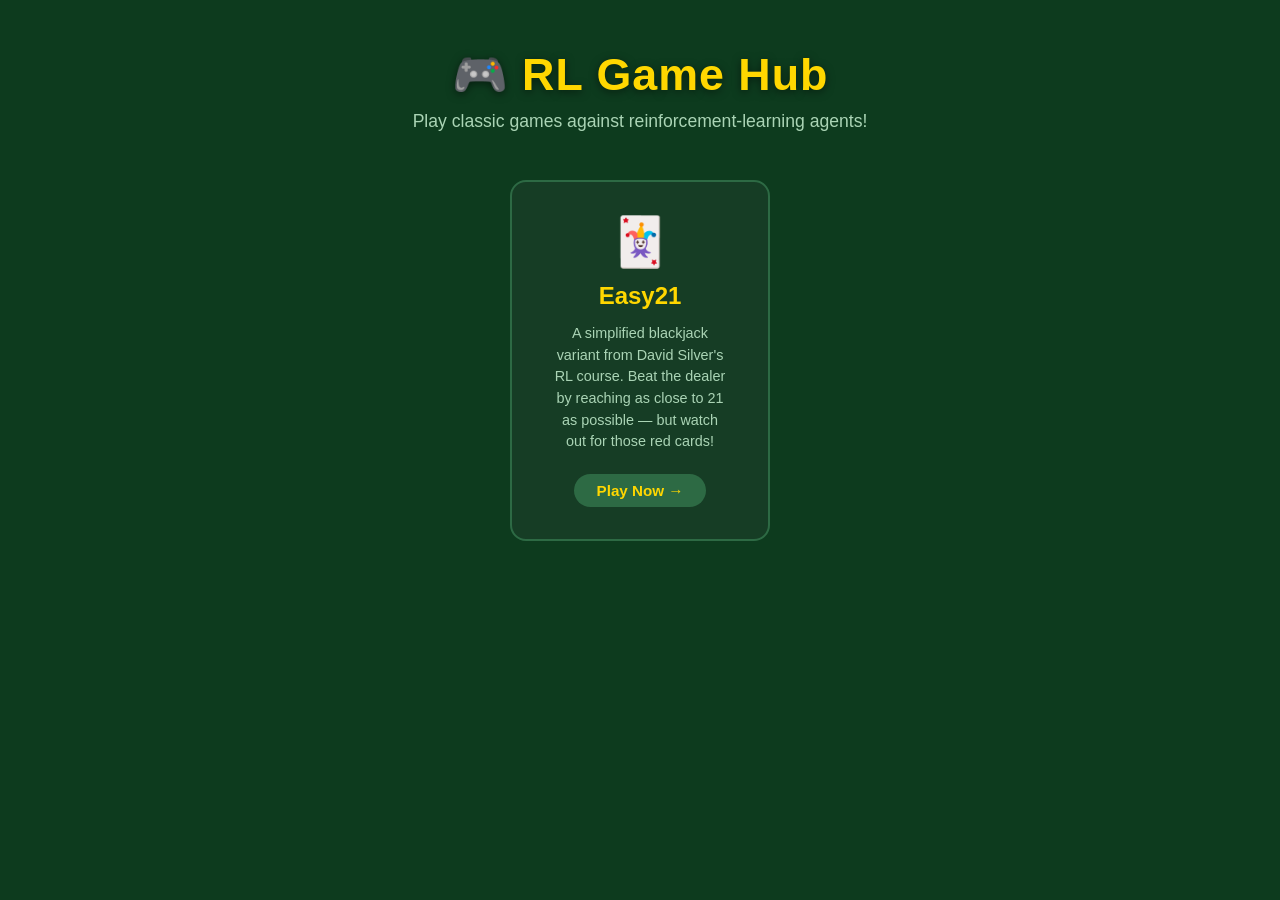
==== templates/index.html @ 9fa16752 "Add web UI for human agents to play Easy21 Co-authored-by: romaad <9720748+romaad@users.noreply.gith" ====
<!DOCTYPE html>
<html lang="en">
<head>
  <meta charset="UTF-8" />
  <meta name="viewport" content="width=device-width, initial-scale=1.0" />
  <title>RL Game Hub</title>
  <link rel="stylesheet" href="/static/css/style.css" />
</head>
<body>
  <header class="landing-header">
    <h1>🎮 RL Game Hub</h1>
    <p>Play classic games against reinforcement-learning agents!</p>
  </header>

  <div class="game-grid">
    <a href="/easy21" class="game-card">
      <div class="game-card-icon">🃏</div>
      <h2>Easy21</h2>
      <p>
        A simplified blackjack variant from David Silver's RL course.
        Beat the dealer by reaching as close to 21 as possible —
        but watch out for those red cards!
      </p>
      <span class="play-btn">Play Now →</span>
    </a>
  </div>
</body>
</html>
---- static/css/style.css ----
/* ============================================================
   RL Game Hub – shared styles
   ============================================================ */

/* ----- Reset & base ---------------------------------------- */
*, *::before, *::after {
  box-sizing: border-box;
  margin: 0;
  padding: 0;
}

body {
  font-family: 'Segoe UI', Tahoma, Geneva, Verdana, sans-serif;
  background: #0d3b1e;
  color: #f0f0f0;
  min-height: 100vh;
}

a {
  color: #81c995;
  text-decoration: none;
}

a:hover {
  text-decoration: underline;
}

/* ----- Layout helpers --------------------------------------- */
.container {
  max-width: 960px;
  margin: 0 auto;
  padding: 2rem 1rem;
}

/* ============================================================
   Landing page
   ============================================================ */
.landing-header {
  text-align: center;
  padding: 3rem 1rem 2rem;
}

.landing-header h1 {
  font-size: 2.8rem;
  letter-spacing: 1px;
  color: #ffd700;
  text-shadow: 0 2px 8px rgba(0,0,0,.5);
}

.landing-header p {
  margin-top: .6rem;
  font-size: 1.1rem;
  color: #aad4b5;
}

.game-grid {
  display: flex;
  flex-wrap: wrap;
  gap: 1.5rem;
  justify-content: center;
  padding: 1rem;
}

.game-card {
  background: #163d25;
  border: 2px solid #2d6a44;
  border-radius: 16px;
  padding: 2rem 2.5rem;
  width: 260px;
  text-align: center;
  cursor: pointer;
  transition: transform .2s, box-shadow .2s;
  display: flex;
  flex-direction: column;
  align-items: center;
  gap: .8rem;
  color: #f0f0f0;
}

.game-card:hover {
  transform: translateY(-4px);
  box-shadow: 0 8px 24px rgba(0,0,0,.5);
  text-decoration: none;
}

.game-card-icon {
  font-size: 3rem;
}

.game-card h2 {
  font-size: 1.5rem;
  color: #ffd700;
}

.game-card p {
  font-size: .9rem;
  color: #aad4b5;
  line-height: 1.5;
}

.play-btn {
  display: inline-block;
  margin-top: .5rem;
  padding: .5rem 1.4rem;
  background: #2d6a44;
  border-radius: 20px;
  font-weight: 600;
  font-size: .95rem;
  color: #ffd700;
  transition: background .2s;
}

.game-card:hover .play-btn {
  background: #3a8a5a;
}

/* ============================================================
   Easy21 game page
   ============================================================ */
.game-body {
  display: flex;
  flex-direction: column;
  min-height: 100vh;
  background: radial-gradient(ellipse at center, #1a5c30 0%, #0a2d18 100%);
}

/* --- Header --- */
.game-header {
  display: flex;
  align-items: center;
  justify-content: space-between;
  padding: .8rem 1.5rem;
  background: rgba(0,0,0,.35);
  backdrop-filter: blur(4px);
  flex-shrink: 0;
}

.game-header h1 {
  font-size: 1.5rem;
  color: #ffd700;
  letter-spacing: 1px;
}

.back-link {
  font-size: .95rem;
  color: #81c995;
  white-space: nowrap;
}

.score-bar {
  display: flex;
  align-items: center;
  gap: .8rem;
  font-size: .9rem;
}

.score-pill {
  padding: .25rem .7rem;
  border-radius: 12px;
  font-weight: 700;
  font-size: .85rem;
}

.score-pill.win  { background: #1b5e20; color: #a5d6a7; }
.score-pill.lose { background: #b71c1c; color: #ffcdd2; }
.score-pill.draw { background: #37474f; color: #cfd8dc; }

/* --- Table --- */
.game-table {
  flex: 1;
  display: flex;
  flex-direction: column;
  align-items: center;
  justify-content: center;
  padding: 1.5rem 1rem;
  gap: 1.2rem;
  position: relative;
}

/* --- Player sections (Dealer / You) --- */
.player-section {
  width: 100%;
  max-width: 480px;
  background: rgba(0,0,0,.25);
  border-radius: 16px;
  padding: 1.2rem 1.5rem;
  text-align: center;
}

.player-section h2 {
  font-size: 1rem;
  text-transform: uppercase;
  letter-spacing: 2px;
  color: #81c995;
  margin-bottom: .8rem;
}

.cards-row {
  display: flex;
  align-items: center;
  justify-content: center;
  gap: .6rem;
  min-height: 90px;
}

/* playing card */
.card {
  width: 62px;
  height: 88px;
  border-radius: 8px;
  display: flex;
  align-items: center;
  justify-content: center;
  font-weight: 700;
  font-size: 1.5rem;
  box-shadow: 0 3px 10px rgba(0,0,0,.5);
  flex-shrink: 0;
  transition: transform .3s;
}

.card.face-up {
  background: #fff;
  color: #1a1a1a;
  border: 2px solid #ddd;
}

.card.face-down {
  background: linear-gradient(135deg, #1a237e 25%, #283593 100%);
  border: 2px solid #3949ab;
  color: transparent;
}

.card.face-down::after {
  content: '?';
  color: rgba(255,255,255,.4);
  font-size: 1.6rem;
}

/* sum badge (large) */
.sum-badge {
  width: 90px;
  height: 90px;
  border-radius: 50%;
  display: flex;
  align-items: center;
  justify-content: center;
  font-size: 2rem;
  font-weight: 800;
  box-shadow: 0 4px 14px rgba(0,0,0,.5);
}

.sum-badge.player {
  background: #1565c0;
  color: #fff;
  border: 3px solid #42a5f5;
}

.sum-badge.dealer {
  background: #4a148c;
  color: #fff;
  border: 3px solid #ab47bc;
}

.section-label {
  margin-top: .6rem;
  font-size: .85rem;
  color: #aad4b5;
}

/* --- Divider --- */
.table-divider {
  width: 100%;
  max-width: 480px;
  border: none;
  border-top: 1px dashed rgba(255,255,255,.15);
}

/* --- Result overlay --- */
.result-overlay {
  position: absolute;
  inset: 0;
  display: none;
  align-items: center;
  justify-content: center;
  background: rgba(0,0,0,.55);
  border-radius: 0;
  z-index: 10;
}

.result-box {
  background: #163d25;
  border: 2px solid #2d6a44;
  border-radius: 20px;
  padding: 2rem 3rem;
  text-align: center;
  box-shadow: 0 8px 32px rgba(0,0,0,.6);
  animation: pop-in .3s ease;
  max-width: 320px;
  width: 90%;
}

@keyframes pop-in {
  0%   { transform: scale(.7); opacity: 0; }
  100% { transform: scale(1);  opacity: 1; }
}

.result-emoji {
  font-size: 3rem;
  margin-bottom: .4rem;
}

.result-title {
  font-size: 1.8rem;
  font-weight: 800;
  margin-bottom: .4rem;
}

.result-title.win  { color: #69f0ae; }
.result-title.lose { color: #ff5252; }
.result-title.draw { color: #b0bec5; }

.result-detail {
  font-size: .9rem;
  color: #aad4b5;
  margin-bottom: 1.2rem;
}

/* --- Buttons --- */
.btn {
  padding: .65rem 1.8rem;
  border: none;
  border-radius: 30px;
  font-size: 1rem;
  font-weight: 700;
  cursor: pointer;
  transition: transform .15s, box-shadow .15s;
  letter-spacing: .5px;
}

.btn:hover:not(:disabled) {
  transform: translateY(-2px);
  box-shadow: 0 4px 14px rgba(0,0,0,.4);
}

.btn:active:not(:disabled) {
  transform: translateY(0);
}

.btn:disabled {
  opacity: .4;
  cursor: default;
}

.btn-new-game {
  background: #ffd700;
  color: #1a1a1a;
}

.btn-hit {
  background: #2e7d32;
  color: #fff;
  min-width: 110px;
}

.btn-stick {
  background: #e65100;
  color: #fff;
  min-width: 110px;
}

.btn-play-again {
  background: #ffd700;
  color: #1a1a1a;
}

/* --- Action row --- */
.action-row {
  display: flex;
  gap: 1rem;
  justify-content: center;
  flex-wrap: wrap;
}

/* --- Rules accordion --- */
.rules-section {
  width: 100%;
  max-width: 480px;
  font-size: .82rem;
}

.rules-section summary {
  cursor: pointer;
  color: #81c995;
  user-select: none;
  padding: .4rem 0;
}

.rules-section ul {
  margin-top: .5rem;
  padding-left: 1.4rem;
  color: #aad4b5;
  line-height: 1.8;
}

/* --- Status text --- */
#status-msg {
  font-size: .9rem;
  color: #aad4b5;
  min-height: 1.2em;
  text-align: center;
}
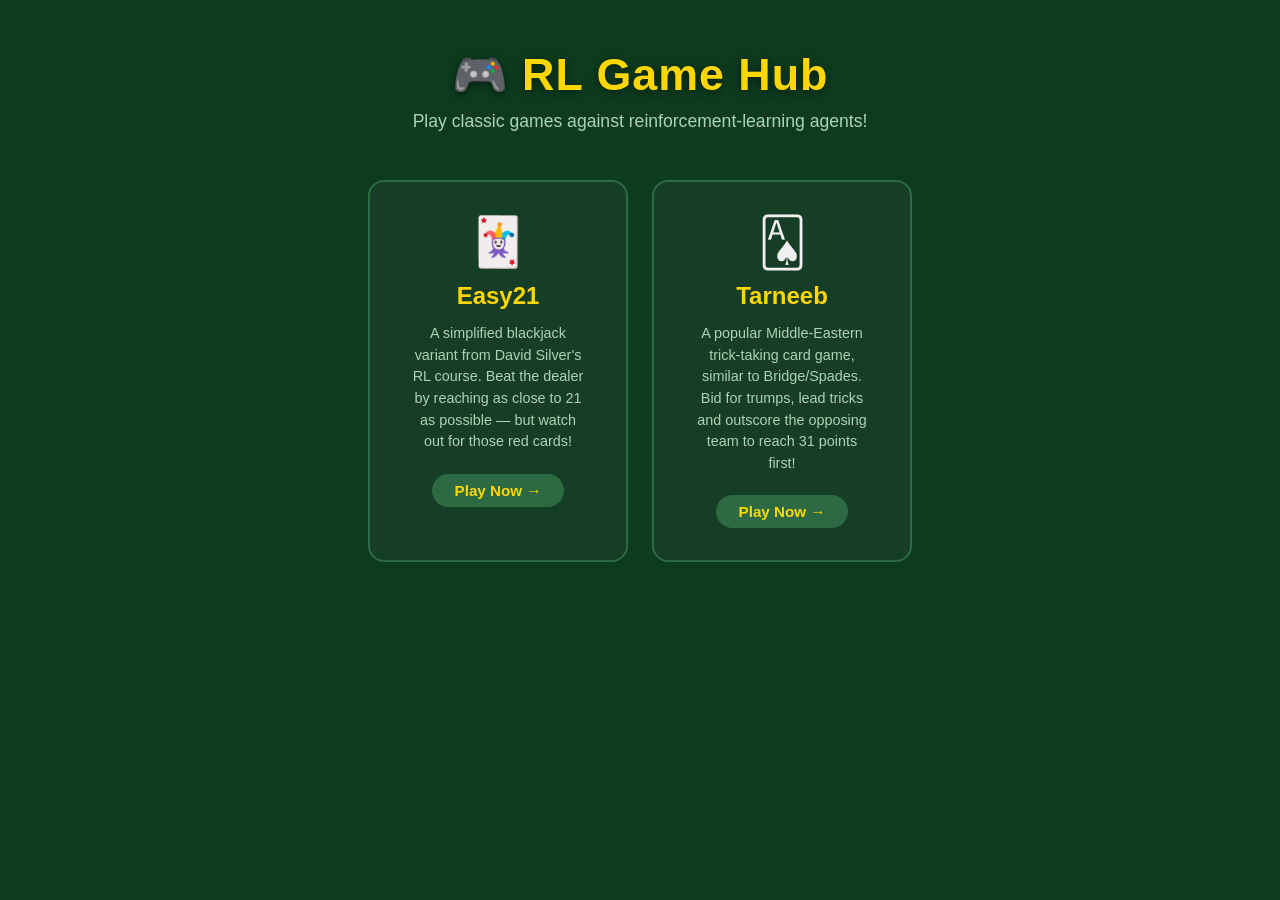
==== commit af77c897: "Add Tarneeb game to web UI with bidding, playing phases and follow-suit enforcement" Agent-Logs-Url:" ====
--- a/templates/index.html
+++ b/templates/index.html
@@ -23,6 +23,16 @@
       </p>
       <span class="play-btn">Play Now →</span>
     </a>
+    <a href="/tarneeb" class="game-card">
+      <div class="game-card-icon">🂡</div>
+      <h2>Tarneeb</h2>
+      <p>
+        A popular Middle-Eastern trick-taking card game, similar to
+        Bridge/Spades. Bid for trumps, lead tricks and outscore the
+        opposing team to reach 31 points first!
+      </p>
+      <span class="play-btn">Play Now →</span>
+    </a>
   </div>
 </body>
 </html>
--- a/static/css/style.css
+++ b/static/css/style.css
@@ -409,3 +409,231 @@
   min-height: 1.2em;
   text-align: center;
 }
+
+/* ============================================================
+   Tarneeb game page
+   ============================================================ */
+
+/* Trick area — four card slots arranged in a compass layout */
+.trick-area {
+  display: grid;
+  grid-template-areas:
+    ".      top    ."
+    "left   center right"
+    ".      bottom .";
+  grid-template-columns: 1fr auto 1fr;
+  grid-template-rows: auto auto auto;
+  gap: .5rem;
+  align-items: center;
+  justify-items: center;
+  width: 100%;
+  max-width: 380px;
+  margin: 0 auto;
+}
+
+.trick-slot { display: flex; flex-direction: column; align-items: center; gap: .2rem; }
+.trick-slot.top    { grid-area: top; }
+.trick-slot.left   { grid-area: left; }
+.trick-slot.center { grid-area: center; width: 60px; }
+.trick-slot.right  { grid-area: right; }
+.trick-slot.bottom { grid-area: bottom; }
+
+.trick-player-label {
+  font-size: .65rem;
+  color: #81c995;
+  text-transform: uppercase;
+  letter-spacing: 1px;
+}
+
+/* Playing cards in the trick / hand */
+.t-card {
+  width: 54px;
+  height: 78px;
+  border-radius: 7px;
+  display: flex;
+  align-items: center;
+  justify-content: center;
+  font-weight: 700;
+  font-size: 1.1rem;
+  box-shadow: 0 2px 8px rgba(0,0,0,.5);
+  background: #fff;
+  color: #1a1a1a;
+  border: 2px solid #ccc;
+  flex-shrink: 0;
+}
+
+.t-card.red  { color: #c62828; }
+.t-card.black { color: #1a1a1a; }
+.t-card.empty {
+  background: rgba(255,255,255,.07);
+  border: 2px dashed rgba(255,255,255,.2);
+  color: transparent;
+}
+
+/* Hand of cards — player's hand */
+.hand-area {
+  display: flex;
+  flex-wrap: wrap;
+  gap: .5rem;
+  justify-content: center;
+  max-width: 600px;
+  margin: 0 auto;
+}
+
+.hand-card {
+  width: 54px;
+  height: 78px;
+  border-radius: 7px;
+  display: flex;
+  align-items: center;
+  justify-content: center;
+  font-weight: 700;
+  font-size: 1.05rem;
+  box-shadow: 0 2px 8px rgba(0,0,0,.5);
+  background: #fff;
+  color: #1a1a1a;
+  border: 2px solid #ccc;
+  cursor: pointer;
+  transition: transform .15s, box-shadow .15s;
+  flex-shrink: 0;
+}
+
+.hand-card.red  { color: #c62828; }
+.hand-card.black { color: #1a1a1a; }
+
+.hand-card:hover:not(:disabled) {
+  transform: translateY(-6px);
+  box-shadow: 0 6px 18px rgba(0,0,0,.55);
+  border-color: #ffd700;
+}
+
+.hand-card:disabled {
+  opacity: .55;
+  cursor: default;
+}
+
+/* Info row – trump suit, scores, round */
+.tarneeb-info {
+  display: flex;
+  flex-wrap: wrap;
+  gap: .6rem;
+  justify-content: center;
+  font-size: .85rem;
+}
+
+.info-pill {
+  padding: .3rem .8rem;
+  border-radius: 12px;
+  font-weight: 600;
+  background: rgba(0,0,0,.3);
+  border: 1px solid rgba(255,255,255,.12);
+  color: #e0e0e0;
+}
+
+.info-pill .sym { font-size: 1rem; }
+.info-pill.trump-hearts   { border-color: #ef9a9a; color: #ef9a9a; }
+.info-pill.trump-diamonds { border-color: #ef9a9a; color: #ef9a9a; }
+.info-pill.trump-clubs    { border-color: #90caf9; color: #90caf9; }
+.info-pill.trump-spades   { border-color: #90caf9; color: #90caf9; }
+
+/* Bidding controls */
+.bid-controls {
+  display: flex;
+  flex-direction: column;
+  align-items: center;
+  gap: .8rem;
+  width: 100%;
+  max-width: 480px;
+}
+
+.bid-row {
+  display: flex;
+  flex-wrap: wrap;
+  gap: .5rem;
+  justify-content: center;
+}
+
+.btn-suit {
+  padding: .5rem 1rem;
+  border: 2px solid transparent;
+  border-radius: 10px;
+  font-size: 1.1rem;
+  font-weight: 700;
+  cursor: pointer;
+  background: rgba(255,255,255,.1);
+  transition: transform .12s, background .12s;
+}
+
+.btn-suit.hearts,
+.btn-suit.diamonds { color: #ef5350; border-color: #ef5350; }
+.btn-suit.clubs,
+.btn-suit.spades   { color: #b0bec5; border-color: #b0bec5; }
+
+.btn-suit.selected {
+  background: rgba(255,255,255,.25);
+  transform: translateY(-2px);
+}
+
+.btn-suit:disabled { opacity: .35; cursor: default; }
+
+.bid-value-row {
+  display: flex;
+  align-items: center;
+  gap: .6rem;
+}
+
+.bid-value-btn {
+  width: 32px;
+  height: 32px;
+  border-radius: 50%;
+  border: none;
+  background: #2d6a44;
+  color: #fff;
+  font-size: 1.1rem;
+  font-weight: 700;
+  cursor: pointer;
+  display: flex;
+  align-items: center;
+  justify-content: center;
+  transition: background .12s;
+}
+
+.bid-value-btn:hover:not(:disabled) { background: #3a8a5a; }
+.bid-value-btn:disabled { opacity: .35; cursor: default; }
+
+.bid-value-display {
+  min-width: 2.5rem;
+  text-align: center;
+  font-size: 1.4rem;
+  font-weight: 800;
+  color: #ffd700;
+}
+
+.btn-pass {
+  background: #455a64;
+  color: #fff;
+}
+
+.btn-double {
+  background: #7b1fa2;
+  color: #fff;
+}
+
+/* Other player info strip */
+.opponents-strip {
+  display: flex;
+  gap: 1rem;
+  justify-content: center;
+  font-size: .8rem;
+  color: #aad4b5;
+}
+
+.bid-hint {
+  font-size: .85rem;
+  color: #aad4b5;
+}
+
+.action-row--spaced {
+  margin-top: .6rem;
+}
+
